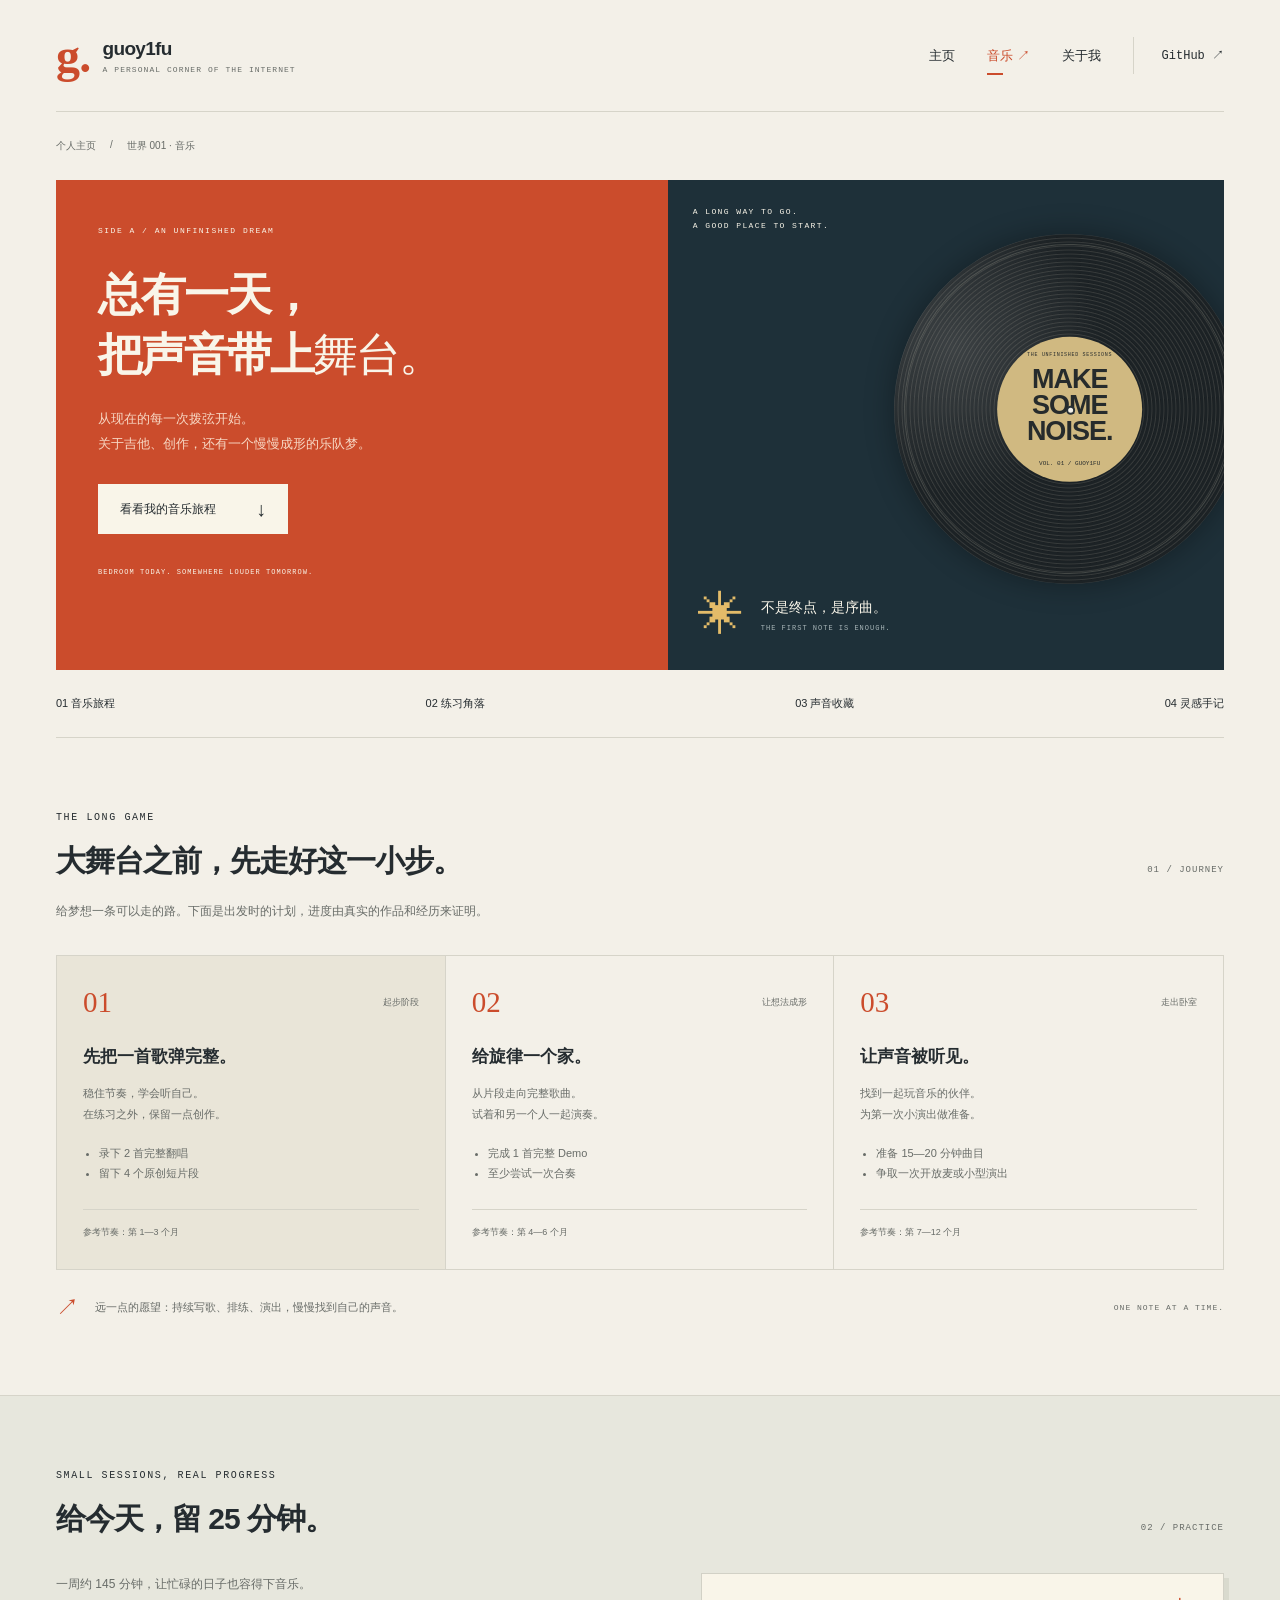
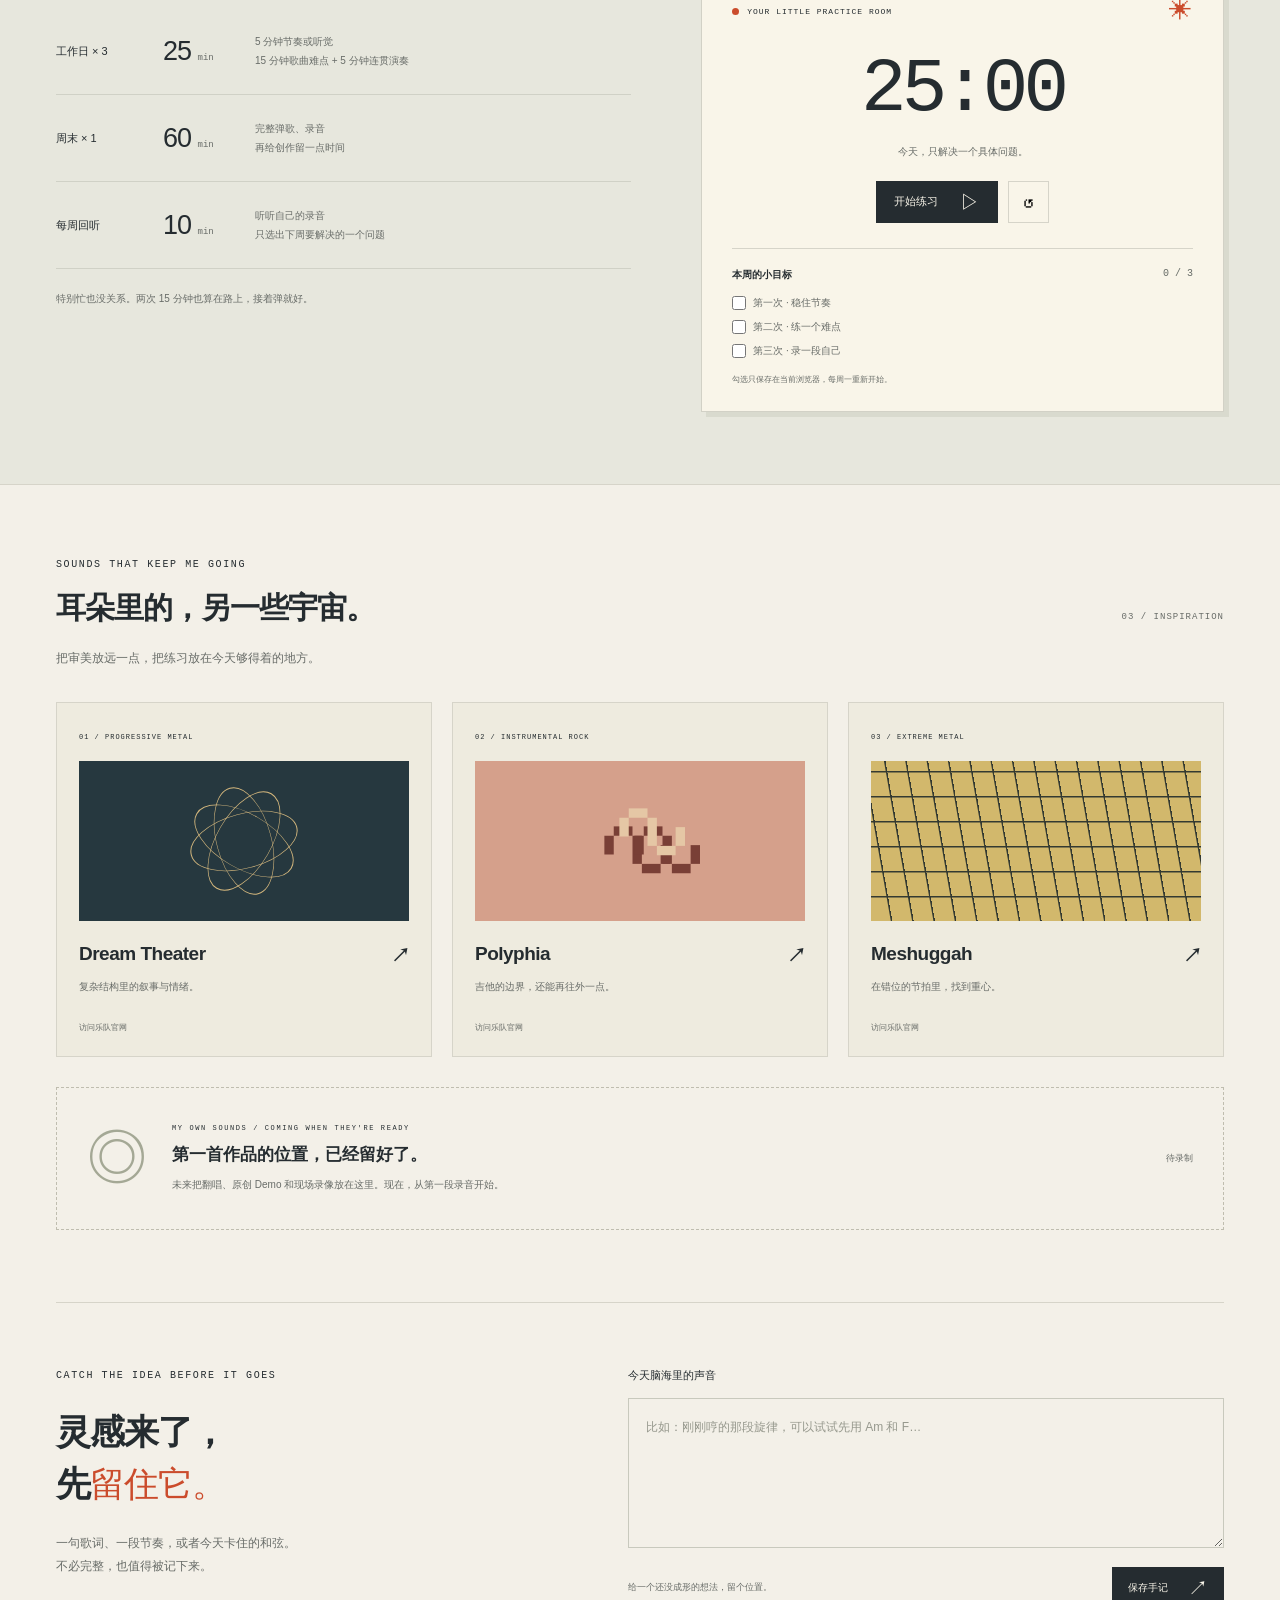
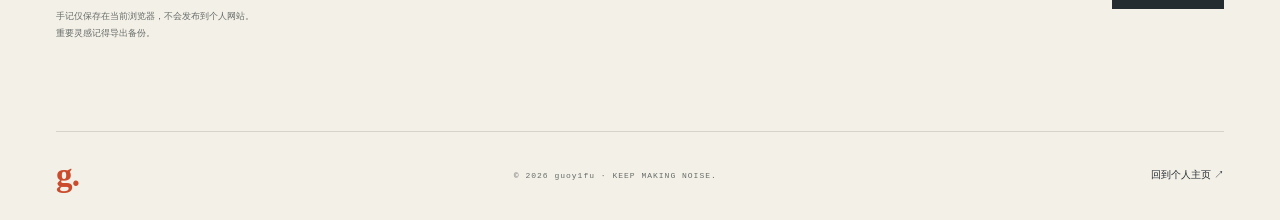
==== music/index.html @ f1d6e717 "Build personal homepage and music world with practice tools" ====
<!doctype html>
<html lang="zh-CN">
<head><meta charset="utf-8"><meta name="viewport" content="width=device-width,initial-scale=1"><meta name="description" content="guoy1fu 的音乐世界：从第一段 riff 到未来的舞台，记录练习、灵感与音乐旅程。"><meta name="theme-color" content="#f3f0e8"><title>音乐世界 · guoy1fu</title><link rel="icon" href="../assets/favicon.svg" type="image/svg+xml"><link rel="stylesheet" href="../assets/style.css"></head>
<body class="music-page">
  <a class="skip" href="#main">跳到正文</a>
  <header class="header shell"><a class="brand" href="../"><span class="brand-mark">g.</span><span>guoy1fu<span class="brand-sub">A PERSONAL CORNER OF THE INTERNET</span></span></a><nav aria-label="主导航"><a href="../">主页</a><a href="./" aria-current="page">音乐 <span>↗</span></a><a href="../#about">关于我</a><a class="github" href="https://github.com/guoy1fu" target="_blank" rel="noopener noreferrer">GitHub ↗</a></nav></header>
  <main id="main"><div class="breadcrumb shell"><a href="../">个人主页</a><span>/</span><span>世界 001 · 音乐</span></div>
    <section class="music-hero shell"><div class="music-cover"><p class="eyebrow">SIDE A / AN UNFINISHED DREAM</p><h1>总有一天，<br>把声音带上<span>舞台。</span></h1><p>从现在的每一次拨弦开始。<br>关于吉他、创作，还有一个慢慢成形的乐队梦。</p><a class="button cream" href="#journey">看看我的音乐旅程 <span>↓</span></a><span class="cover-foot">BEDROOM TODAY. SOMEWHERE LOUDER TOMORROW.</span></div><div class="music-record" aria-hidden="true"><span class="side-label">A LONG WAY TO GO.<br>A GOOD PLACE TO START.</span><div class="vinyl"><div class="vinyl-label"><small>THE UNFINISHED SESSIONS</small><strong>MAKE<br>SOME<br>NOISE.</strong><span>VOL. 01 / GUOY1FU</span><i></i></div></div><div class="record-caption"><span>✳</span><p>不是终点，是序曲。<small>THE FIRST NOTE IS ENOUGH.</small></p></div></div></section>
    <nav class="music-nav shell" aria-label="音乐页面章节"><a href="#journey">01 音乐旅程</a><a href="#practice">02 练习角落</a><a href="#sounds">03 声音收藏</a><a href="#notebook">04 灵感手记</a></nav>
    <section class="journey shell section-space" id="journey"><div class="section-heading"><div><p class="eyebrow">THE LONG GAME</p><h2>大舞台之前，先走好这一小步。</h2></div><span class="section-number">01 / JOURNEY</span></div><p class="section-intro">给梦想一条可以走的路。下面是出发时的计划，进度由真实的作品和经历来证明。</p><div class="roadmap"><article class="milestone current"><span class="phase">01 <small>起步阶段</small></span><h3>先把一首歌弹完整。</h3><p>稳住节奏，学会听自己。<br>在练习之外，保留一点创作。</p><ul><li>录下 2 首完整翻唱</li><li>留下 4 个原创短片段</li></ul><span class="phase-time">参考节奏：第 1—3 个月</span></article><article class="milestone"><span class="phase">02 <small>让想法成形</small></span><h3>给旋律一个家。</h3><p>从片段走向完整歌曲。<br>试着和另一个人一起演奏。</p><ul><li>完成 1 首完整 Demo</li><li>至少尝试一次合奏</li></ul><span class="phase-time">参考节奏：第 4—6 个月</span></article><article class="milestone"><span class="phase">03 <small>走出卧室</small></span><h3>让声音被听见。</h3><p>找到一起玩音乐的伙伴。<br>为第一次小演出做准备。</p><ul><li>准备 15—20 分钟曲目</li><li>争取一次开放麦或小型演出</li></ul><span class="phase-time">参考节奏：第 7—12 个月</span></article></div><div class="journey-note"><span>↗</span><p>远一点的愿望：持续写歌、排练、演出，慢慢找到自己的声音。</p><span>ONE NOTE AT A TIME.</span></div></section>
    <section class="practice-section" id="practice"><div class="shell section-space"><div class="section-heading"><div><p class="eyebrow">SMALL SESSIONS, REAL PROGRESS</p><h2>给今天，留 25 分钟。</h2></div><span class="section-number">02 / PRACTICE</span></div><div class="practice-grid"><div class="practice-plan"><p class="muted">一周约 145 分钟，让忙碌的日子也容得下音乐。</p><div class="session-row"><span>工作日 × 3</span><strong>25 <small>min</small></strong><p>5 分钟节奏或听觉<br>15 分钟歌曲难点 + 5 分钟连贯演奏</p></div><div class="session-row"><span>周末 × 1</span><strong>60 <small>min</small></strong><p>完整弹歌、录音<br>再给创作留一点时间</p></div><div class="session-row"><span>每周回听</span><strong>10 <small>min</small></strong><p>听听自己的录音<br>只选出下周要解决的一个问题</p></div><p class="practice-foot">特别忙也没关系。两次 15 分钟也算在路上，接着弹就好。</p></div><div class="practice-tool"><div class="tool-title"><span class="status-dot"></span> YOUR LITTLE PRACTICE ROOM <span>✳</span></div><div class="timer" id="timer" role="timer" aria-label="练习倒计时">25:00</div><p class="timer-caption" id="timer-caption" aria-live="polite">今天，只解决一个具体问题。</p><div class="timer-controls"><button class="button dark" id="timer-start" type="button">开始练习 <span>▷</span></button><button class="icon-button" id="timer-reset" type="button" aria-label="重置计时器">↺</button></div><div class="weekly"><div><strong>本周的小目标</strong><span id="weekly-count">0 / 3</span></div><label><input type="checkbox" data-practice="0"> 第一次 · 稳住节奏</label><label><input type="checkbox" data-practice="1"> 第二次 · 练一个难点</label><label><input type="checkbox" data-practice="2"> 第三次 · 录一段自己</label><small id="storage-notice">勾选只保存在当前浏览器，每周一重新开始。</small></div></div></div></div></section>
    <section class="shell section-space" id="sounds"><div class="section-heading"><div><p class="eyebrow">SOUNDS THAT KEEP ME GOING</p><h2>耳朵里的，另一些宇宙。</h2></div><span class="section-number">03 / INSPIRATION</span></div><p class="section-intro">把审美放远一点，把练习放在今天够得着的地方。</p><div class="artists"><a class="artist artist-one" href="https://dreamtheater.net/" target="_blank" rel="noopener noreferrer"><span class="artist-index">01 / PROGRESSIVE METAL</span><div class="artist-visual visual-rings" aria-hidden="true"><i></i><i></i><i></i><i></i></div><h3>Dream Theater <span>↗</span></h3><p>复杂结构里的叙事与情绪。</p><small>访问乐队官网</small></a><a class="artist artist-two" href="https://www.polyphia.com/" target="_blank" rel="noopener noreferrer"><span class="artist-index">02 / INSTRUMENTAL ROCK</span><div class="artist-visual visual-wave" aria-hidden="true">∿<span>∿</span>∿</div><h3>Polyphia <span>↗</span></h3><p>吉他的边界，还能再往外一点。</p><small>访问乐队官网</small></a><a class="artist artist-three" href="https://www.meshuggah.net/" target="_blank" rel="noopener noreferrer"><span class="artist-index">03 / EXTREME METAL</span><div class="artist-visual visual-grid" aria-hidden="true"></div><h3>Meshuggah <span>↗</span></h3><p>在错位的节拍里，找到重心。</p><small>访问乐队官网</small></a></div><div class="demo-slot"><span class="demo-icon">◎</span><div><p class="eyebrow">MY OWN SOUNDS / COMING WHEN THEY'RE READY</p><h3>第一首作品的位置，已经留好了。</h3><p>未来把翻唱、原创 Demo 和现场录像放在这里。现在，从第一段录音开始。</p></div><span class="demo-label">待录制</span></div></section>
    <section class="notebook shell" id="notebook"><div><p class="eyebrow">CATCH THE IDEA BEFORE IT GOES</p><h2>灵感来了，<br>先<span class="serif-orange">留住它。</span></h2><p class="muted">一句歌词、一段节奏，或者今天卡住的和弦。<br>不必完整，也值得被记下来。</p><p class="local-note">手记仅保存在当前浏览器，不会发布到个人网站。<br>重要灵感记得导出备份。</p></div><form id="note-form" class="note-form"><label for="note-text">今天脑海里的声音</label><textarea id="note-text" rows="5" maxlength="3000" placeholder="比如：刚刚哼的那段旋律，可以试试先用 Am 和 F…" required></textarea><div class="note-actions"><span id="note-status" role="status">给一个还没成形的想法，留个位置。</span><button class="button dark" type="submit">保存手记 <span>↗</span></button></div><div class="saved-notes" id="saved-notes"></div><button id="export-notes" class="underlined export" type="button" hidden>导出全部手记 ↓</button></form></section>
  </main><footer class="footer shell"><a class="brand" href="../">g.</a><span>© <span data-year>2026</span> guoy1fu · KEEP MAKING NOISE.</span><a href="../">回到个人主页 ↗</a></footer><script src="../assets/app.js" defer></script>
</body></html>
---- assets/style.css ----
@charset "UTF-8";
:root{--paper:#f3f0e8;--ink:#252c30;--muted:#686c68;--orange:#cb4c2c;--line:#d6d4c9;--cream:#f9f5e9;--navy:#1e3039;--mono:Consolas,"Courier New",monospace;--sans:Inter,"Segoe UI","PingFang SC","Microsoft YaHei",sans-serif}
*{box-sizing:border-box}html{scroll-behavior:smooth;scroll-padding-top:24px}body{margin:0;background:var(--paper);color:var(--ink);font-family:var(--sans);-webkit-font-smoothing:antialiased}a{color:inherit;text-decoration:none}button,input,textarea{font:inherit}button,a,input,textarea{-webkit-tap-highlight-color:transparent}button{cursor:pointer}a:focus-visible,button:focus-visible,input:focus-visible,textarea:focus-visible{outline:3px solid var(--orange);outline-offset:6px}::selection{background:#edb79e;color:#222}.shell{max-width:1280px;width:calc(100% - 112px);margin-inline:auto}.skip{position:fixed;left:20px;top:-80px;background:var(--ink);color:white;padding:15px;z-index:30}.skip:focus{top:10px}.header{height:112px;display:flex;align-items:center;justify-content:space-between;border-bottom:1px solid var(--line);gap:24px}.brand{display:flex;align-items:center;gap:12px;font-size:19px;font-weight:750;letter-spacing:-.7px}.brand-mark{font-family:Georgia,serif;font-size:48px;color:var(--orange);line-height:1}.brand-sub{display:block;margin-top:5px;font:8px var(--mono);letter-spacing:1.05px;color:var(--muted)}nav{display:flex;align-items:center;gap:32px;font-size:13px}nav a{position:relative;padding:10px 0}nav a[aria-current]{color:var(--orange)}nav a[aria-current]:after{content:"";position:absolute;bottom:0;left:0;width:16px;height:2px;background:var(--orange)}nav a:hover{color:var(--orange)}nav .github{border-left:1px solid var(--line);padding-left:28px;font:12px var(--mono)}.eyebrow{font:10px/1.6 var(--mono);letter-spacing:1.6px;margin:0 0 22px}.status-dot{display:inline-block;width:7px;height:7px;border-radius:50%;background:var(--orange);margin-right:8px}.home-hero{display:grid;grid-template-columns:1.04fr 1fr;align-items:center;min-height:660px;gap:24px;padding-block:62px 66px}h1,h2,h3,p{margin-top:0}h1{font-size:clamp(42px,4.6vw,66px);line-height:1.34;letter-spacing:-2.5px;font-weight:750;margin-bottom:27px}.serif-orange{color:var(--orange);font-family:Georgia,"Songti SC",SimSun,serif;font-weight:500}.hero-description{font-size:14px;line-height:2.05;color:var(--muted);margin-bottom:30px}.button{display:inline-flex;align-items:center;justify-content:space-between;gap:40px;min-height:50px;padding:14px 21px;border:1px solid transparent;font-size:12px;line-height:1.4;transition:transform .2s,background .2s}.button:hover{transform:translateY(-3px)}.button.dark{background:var(--ink);color:var(--cream)}.button.dark:hover{background:#40505a}.button.cream{background:var(--cream);color:var(--ink)}.button span{font-size:20px;line-height:1}.hero-footnote{font:9px var(--mono);letter-spacing:.6px;color:var(--muted);display:flex;align-items:center;gap:11px;margin-top:53px}.tiny-star{font-size:22px;color:var(--orange)}.small-line{width:23px;height:1px;background:var(--line)}.record-scene{height:490px;position:relative;display:block;isolation:isolate}.orbit{border:1px solid #d9d7cc;border-radius:50%;position:absolute;z-index:-2;inset:0 0 0 0}.orbit-one{transform:scale(.92)}.orbit-two{transform:scale(1.07,.77) rotate(-33deg)}.scene-caption{position:absolute;left:12px;top:3px;font:9px var(--mono);letter-spacing:1.5px}.scene-bottom{position:absolute;bottom:3px;right:8px;font:8px var(--mono);letter-spacing:1.2px}.sleeve{position:absolute;left:0;top:83px;width:65%;height:330px;background:var(--orange);color:var(--paper);transform:rotate(-9deg);box-shadow:0 14px 24px #1e303917;overflow:hidden;padding:26px 22px;z-index:1}.sleeve>span{font-size:clamp(24px,2.7vw,38px);font-weight:850;line-height:1.02;letter-spacing:-1.5px;position:relative;z-index:3}.sleeve small{position:absolute;bottom:19px;left:22px;font:8px var(--mono);letter-spacing:1px}.sleeve-star{position:absolute;right:-10px;bottom:16px;font-size:170px;line-height:1;color:#e89466;font-style:normal}.vinyl{position:absolute;width:340px;height:340px;border-radius:50%;background:radial-gradient(circle at 25% 22%,#ffffff24,transparent 39%),repeating-radial-gradient(circle,#1c2225 0px,#1c2225 2px,#373b3b 3px,#181d20 4px);box-shadow:8px 15px 28px #151a1926;display:grid;place-items:center;transition:transform 1s}.record-scene>.vinyl{right:-2px;top:76px;z-index:2;transform:rotate(15deg)}.record-scene:hover>.vinyl{transform:rotate(42deg)}.vinyl:after{content:"";position:absolute;inset:10px;border:1px solid #b2b1a344;border-radius:50%}.vinyl-label{height:134px;width:134px;background:#e7c067;border-radius:50%;text-align:center;display:flex;flex-direction:column;align-items:center;justify-content:center;position:relative;color:#262b2c;transform:rotate(-15deg)}.vinyl-label small{font:6px var(--mono);letter-spacing:.7px;margin:0 0 9px}.vinyl-label strong{font-size:23px;letter-spacing:-1px;line-height:.96}.vinyl-label>span{font:6px var(--mono);margin-top:15px}.vinyl-label i{height:9px;width:9px;background:var(--paper);border:2px solid #283135;border-radius:50%;position:absolute;top:calc(50% - 4px);left:calc(50% - 4px)}.record-sticker{position:absolute;right:0;bottom:36px;width:108px;height:108px;border-radius:50%;background:#e7c067;z-index:3;display:flex;flex-direction:column;align-items:center;justify-content:center;transform:rotate(12deg);font-size:14px;line-height:1.6;font-weight:650;box-shadow:2px 2px 0 #bda35e}.record-sticker b{font-size:23px;line-height:1}.ticker{border-block:1px solid var(--line);padding:18px 0;overflow:hidden;background:#e9e6dc}.ticker>div{width:max-content;font:11px var(--mono);letter-spacing:2px}.ticker span{display:inline-block;margin-inline:42px;font-size:18px;vertical-align:middle;color:var(--orange)}.worlds{padding-block:80px}.section-heading{display:flex;justify-content:space-between;align-items:flex-end;gap:25px;margin-bottom:32px}.section-heading .eyebrow{margin-bottom:12px}.section-heading h2,h2{font-size:30px;line-height:1.5;letter-spacing:-1px;font-weight:650;margin-bottom:0}.section-number{font:9px var(--mono);color:var(--muted);letter-spacing:1px;white-space:nowrap;padding-bottom:8px}.world-feature{display:grid;grid-template-columns:34% 1fr 74px;min-height:285px;border:1px solid var(--line);transition:box-shadow .2s,transform .2s}.world-feature:hover{box-shadow:0 8px 20px #2831350d;transform:translateY(-3px)}.world-art{background:var(--navy);position:relative;overflow:hidden;color:var(--cream);display:flex;align-items:center;justify-content:center}.world-art>span{position:absolute;bottom:24px;left:24px;font:9px var(--mono);letter-spacing:2px}.audio-lines{display:flex;height:160px;gap:8px;align-items:center;transform:rotate(-15deg);width:90%;justify-content:center}.audio-lines i{width:3px;background:#e4bc68;height:30%;border-radius:2px}.audio-lines i:nth-child(3n){height:80%}.audio-lines i:nth-child(3n + 1){height:50%}.audio-lines i:nth-child(4n){height:95%}.audio-lines i:nth-child(5n){height:38%}.world-description{padding:32px 36px}.card-top{display:flex;align-items:center;gap:20px;margin-bottom:25px}.tag{font:9px var(--mono);border:1px solid var(--line);padding:4px 7px}.live-label{font-size:10px;color:var(--muted)}.live-label i{display:inline-block;width:5px;height:5px;background:#70816d;border-radius:50%;margin-right:6px}.world-description h3{font-size:27px;margin-bottom:14px}.world-description em{font-family:Georgia,serif;font-weight:400;font-size:28px;margin-left:9px;color:var(--muted)}.world-description p{font-size:12px;line-height:1.9;color:var(--muted);margin-bottom:22px}.text-link{font-size:11px}.text-link b{margin-left:14px;font-size:17px}.large-arrow{align-self:center;font-size:35px}.future-row{display:flex;align-items:center;gap:30px;border-bottom:1px solid var(--line);padding:28px 0;color:var(--muted)}.future-row>span:first-child{font:9px var(--mono);letter-spacing:1px}.future-row p{font-size:12px;margin:0}.future-star{margin-left:auto;font-size:30px;font-weight:400;color:#a9aa9d}.about{border-top:1px solid var(--line);display:grid;grid-template-columns:1fr 1fr;gap:90px;padding-block:65px 80px}.about h2{font-size:35px}.about-copy{padding-top:14px}.about-copy p{font-size:13px;color:var(--muted);line-height:2}.underlined{font-size:11px;border:0;background:none;border-bottom:1px solid currentColor;padding:0 0 5px;display:inline-block}.footer{border-top:1px solid var(--line);display:flex;align-items:center;justify-content:space-between;gap:18px;padding-block:25px}.footer>.brand{font-family:Georgia,serif;font-size:33px;color:var(--orange)}.footer>span{font:8px var(--mono);letter-spacing:1px;color:var(--muted)}.footer>a:last-child{font-size:10px}.breadcrumb{padding-block:27px;display:flex;gap:14px;font-size:10px;color:var(--muted)}.breadcrumb a:hover{color:var(--orange)}.music-hero{display:grid;grid-template-columns:1.1fr 1fr;min-height:490px}.music-cover{padding:45px 42px;background:var(--orange);color:var(--cream);position:relative;overflow:hidden}.music-cover h1{font-size:clamp(35px,3.5vw,51px);letter-spacing:-2px;margin-bottom:22px}.music-cover h1 span{font-family:Georgia,"Songti SC",SimSun,serif;font-weight:400}.music-cover>p:not(.eyebrow){font-size:13px;line-height:1.9;color:#fff1dfd9;margin-bottom:28px}.music-cover .eyebrow{font-size:8px;letter-spacing:1.5px;margin-bottom:26px}.cover-foot{font:7px var(--mono);letter-spacing:1.05px;display:block;margin-top:34px}.music-record{background:var(--navy);position:relative;overflow:hidden;color:var(--cream);min-height:490px}.music-record>.vinyl{width:350px;height:350px;top:54px;right:-20px;transform:rotate(-20deg);box-shadow:0 0 30px #0005}.music-record .vinyl-label{background:#d0b981;height:145px;width:145px;transform:rotate(20deg)}.music-record .vinyl-label strong{font-size:27px}.music-record .vinyl-label small{font-size:5px}.side-label{position:absolute;top:25px;left:25px;font:8px/1.7 var(--mono);letter-spacing:1.4px}.record-caption{position:absolute;bottom:28px;left:30px;display:flex;align-items:center;gap:17px}.record-caption>span{font-size:46px;color:#e3bb69}.record-caption p{font-size:14px;margin:0}.record-caption small{display:block;font:7px var(--mono);letter-spacing:1px;color:#a7b4b7;margin-top:7px}.music-nav{display:flex;justify-content:space-between;border-bottom:1px solid var(--line);padding-block:16px;font-size:11px}.section-space{padding-block:72px}.section-intro{font-size:12px;color:var(--muted);line-height:1.9;margin-top:-15px;margin-bottom:32px}.roadmap{display:grid;grid-template-columns:repeat(3,1fr);border:1px solid var(--line)}.milestone{padding:30px 26px;border-right:1px solid var(--line)}.milestone:last-child{border-right:0}.milestone.current{background:#e9e5d8}.phase{font:29px Georgia,serif;color:var(--orange);display:flex;justify-content:space-between;align-items:center;margin-bottom:26px}.phase small{font:9px var(--sans);color:var(--muted)}.milestone h3{font-size:17px;margin-bottom:15px;font-weight:650}.milestone p,.milestone li{font-size:11px;line-height:1.9;color:var(--muted)}.milestone ul{padding-left:16px;margin-top:18px;margin-bottom:25px}.phase-time{display:block;border-top:1px solid var(--line);padding-top:16px;font-size:9px;color:var(--muted)}.journey-note{display:flex;align-items:center;gap:16px;padding-top:22px}.journey-note>span:first-child{font-size:23px;color:var(--orange)}.journey-note p{font-size:11px;color:var(--muted);margin:0}.journey-note>span:last-child{margin-left:auto;font:8px var(--mono);letter-spacing:1px;color:var(--muted)}.practice-section{background:#e7e7dd;border-block:1px solid var(--line)}.practice-grid{display:grid;grid-template-columns:1.1fr 1fr;gap:70px}.muted{color:var(--muted);font-size:12px;line-height:1.9}.session-row{display:grid;grid-template-columns:95px 80px 1fr;align-items:center;gap:12px;border-bottom:1px solid #d0d1c6;padding-block:24px}.session-row>span{font-size:11px}.session-row strong{font-size:27px;font-weight:500;letter-spacing:-1px}.session-row strong small{font:9px var(--mono);letter-spacing:0;color:var(--muted)}.session-row p{font-size:10px;line-height:1.9;color:var(--muted);margin:0}.practice-foot{font-size:10px;line-height:1.9;color:var(--muted);margin:20px 0 0}.practice-tool{background:var(--cream);border:1px solid #d2d1c6;padding:24px 30px 25px;box-shadow:5px 5px 0 #d9dace}.tool-title{display:flex;align-items:center;font:8px var(--mono);letter-spacing:1px}.tool-title>span:last-child{font-size:23px;color:var(--orange);margin-left:auto}.timer{font:76px/1.2 var(--mono);letter-spacing:-5px;text-align:center;margin-top:20px;font-variant-numeric:tabular-nums}.timer-caption{text-align:center;font-size:10px;color:var(--muted);margin:8px 0 20px;min-height:16px}.timer-controls{display:flex;justify-content:center;gap:10px}.timer-controls .button{min-height:40px;padding:10px 17px;font-size:11px;gap:22px}.icon-button{border:1px solid var(--line);background:transparent;width:41px;font-size:22px}.weekly{border-top:1px solid var(--line);margin-top:25px;padding-top:19px}.weekly>div{display:flex;justify-content:space-between;font-size:10px;margin-bottom:14px}.weekly>div span{font-family:var(--mono);color:var(--muted)}.weekly label{display:flex;align-items:center;gap:7px;font-size:10px;color:var(--muted);margin-block:10px}.weekly input{accent-color:var(--orange);width:14px;height:14px;margin:0}.weekly small{display:block;font-size:8px;line-height:1.7;color:var(--muted);margin-top:15px}.artists{display:grid;grid-template-columns:repeat(3,1fr);gap:20px}.artist{border:1px solid var(--line);padding:22px;transition:transform .2s;background:#eeebdf}.artist:hover{transform:translateY(-5px)}.artist-index{font:7px var(--mono);letter-spacing:1px}.artist-visual{height:160px;margin-block:18px 22px;position:relative;overflow:hidden}.visual-rings{display:flex;align-items:center;justify-content:center;background:#26383f}.visual-rings i{border:1px solid #d4b77d;width:110px;height:110px;position:absolute;border-radius:50%;transform:rotate(30deg) scaleX(.5)}.visual-rings i:nth-child(2){transform:rotate(75deg) scaleX(.5)}.visual-rings i:nth-child(3){transform:rotate(120deg) scaleX(.5)}.visual-rings i:nth-child(4){transform:rotate(165deg) scaleX(.5)}.visual-wave{background:#d5a08b;display:flex;align-items:center;justify-content:center;color:#793f36;font:150px/1 Georgia,serif;letter-spacing:-60px;padding-right:45px}.visual-wave>span{color:#e5c7a5;transform:translateY(-18px)}.visual-grid{background-color:#d2b86c;background-image:repeating-linear-gradient(0deg,transparent 0px,transparent 23px,#343a31 24px,#343a31 25px),repeating-linear-gradient(80deg,transparent 0px,transparent 19px,#343a31 20px,#343a31 21px);clip-path:polygon(0 0,100% 0,100% 100%,0 100%)}.artist h3{font-size:19px;letter-spacing:-.5px;display:flex;justify-content:space-between;gap:8px;margin-bottom:11px}.artist p{font-size:10px;color:var(--muted);margin-bottom:22px}.artist>small{font-size:8px;color:var(--muted)}.demo-slot{display:flex;align-items:center;gap:25px;padding:30px;border:1px dashed #bfbdaf;margin-top:30px}.demo-icon{font:60px Georgia,serif;color:#a4a895}.demo-slot .eyebrow{font-size:7px;margin-bottom:9px}.demo-slot h3{font-size:17px;margin-bottom:10px;font-weight:600}.demo-slot p:last-child{font-size:10px;line-height:1.8;color:var(--muted);margin:0}.demo-label{margin-left:auto;font-size:9px;color:var(--muted);white-space:nowrap}.notebook{display:grid;grid-template-columns:1fr 1.2fr;gap:75px;border-top:1px solid var(--line);padding-block:65px 80px}.notebook h2{font-size:35px;margin-bottom:20px}.local-note{font-size:9px;color:var(--muted);line-height:1.9;margin-top:30px}.note-form>label{display:block;font-size:11px;margin-bottom:15px}.note-form textarea{width:100%;background:transparent;border:1px solid #c8c9bd;border-radius:0;resize:vertical;padding:17px;font-size:12px;line-height:1.9;color:var(--ink)}.note-form textarea::placeholder{color:#96988d}.note-actions{display:flex;align-items:center;justify-content:space-between;gap:15px;margin-top:15px}.note-actions>span{font-size:9px;line-height:1.7;color:var(--muted)}.note-actions .button{white-space:nowrap;min-height:40px;font-size:10px;padding:10px 15px;gap:20px}.saved-notes{margin-top:25px}.saved-note{padding:15px 0;border-top:1px solid var(--line)}.saved-note time{font:8px var(--mono);color:var(--muted)}.saved-note p{font-size:11px;line-height:1.9;white-space:pre-wrap;overflow-wrap:anywhere;margin:9px 0 0}.export{margin-top:14px;font-size:9px}[hidden]{display:none!important}
@media(min-width:1500px){.home-hero{min-height:710px}.record-scene{height:520px}.record-scene>.vinyl{width:390px;height:390px;top:70px}.sleeve{height:360px}.vinyl-label{width:150px;height:150px}}
@media(max-width:1100px){.shell{width:calc(100% - 64px)}.header{height:95px}.brand-sub{font-size:7px}.home-hero{min-height:570px}.record-scene{height:420px}.record-scene>.vinyl{width:290px;height:290px;top:70px;right:-6px}.sleeve{height:280px;top:80px}.record-sticker{bottom:25px;width:90px;height:90px;font-size:12px}.hero-footnote{font-size:7px;gap:8px}.hero-footnote .small-line{display:none}.section-heading h2{font-size:26px}.practice-grid{gap:36px}.session-row{grid-template-columns:80px 70px 1fr;gap:6px}.music-cover{padding:35px 30px}.music-record>.vinyl{width:320px;height:320px;right:-55px}.music-cover h1{font-size:40px}.artist{padding:18px}.artist h3{font-size:17px}.notebook{gap:45px}.world-description{padding:30px}.world-feature{grid-template-columns:33% 1fr 50px}}
@media(max-width:760px){.shell{width:calc(100% - 40px)}.header{height:86px;gap:10px}.brand{font-size:16px;gap:8px}.brand-mark{font-size:39px}.brand-sub{display:none}nav{gap:18px;font-size:11px}nav .github{display:none}.home-hero{grid-template-columns:1fr;gap:15px;padding-block:40px 32px}.hero-copy .eyebrow{font-size:8px;letter-spacing:1px}.home-hero h1{font-size:46px;letter-spacing:-2px}.hero-description{font-size:12px;margin-bottom:23px}.hero-footnote{margin-top:30px;font-size:7px}.record-scene{width:min(100%,430px);height:390px;margin:auto}.record-scene>.vinyl{width:285px;height:285px;right:5px;top:55px}.sleeve{width:63%;top:57px;height:275px}.sleeve>span{font-size:30px}.scene-caption{font-size:7px}.scene-bottom{font-size:7px}.record-sticker{right:5px;bottom:18px}.ticker{padding-block:13px}.ticker>div{font-size:9px}.worlds{padding-block:50px}.section-heading{gap:12px;align-items:flex-start;margin-bottom:24px}.section-heading h2{font-size:23px;letter-spacing:-.8px}.section-number{font-size:7px;padding-top:6px}.eyebrow{font-size:8px;letter-spacing:1px}.world-feature{grid-template-columns:1fr;position:relative}.world-art{height:170px}.audio-lines{height:120px;width:65%;gap:12px}.world-description{padding:25px}.world-description h3{font-size:26px}.world-description p{font-size:11px}.large-arrow{position:absolute;bottom:23px;right:25px;font-size:28px}.future-row{gap:15px;padding-block:24px}.future-row>span:first-child{font-size:7px}.future-row p{font-size:10px}.about{grid-template-columns:1fr;gap:20px;padding-block:40px 50px}.about h2{font-size:31px}.about-copy p{font-size:12px}.footer{flex-wrap:wrap;padding-block:20px;gap:14px}.footer>span{font-size:6px;letter-spacing:.3px}.footer>a:last-child{font-size:9px}.breadcrumb{font-size:9px;padding-block:21px}.music-hero{grid-template-columns:1fr}.music-cover{padding:32px 25px}.music-cover h1{font-size:39px}.music-cover>p:not(.eyebrow){font-size:12px}.music-record{min-height:280px}.music-record>.vinyl{width:260px;height:260px;right:15px;top:-35px}.music-record .vinyl-label{width:120px;height:120px}.music-record .vinyl-label strong{font-size:22px}.music-record .vinyl-label small{font-size:4px}.record-caption{left:24px;bottom:20px}.record-caption>span{font-size:33px}.record-caption p{font-size:12px}.side-label{font-size:6px;left:20px;top:20px;max-width:80px}.music-nav{gap:6px;padding-block:13px}.music-nav a{font-size:9px}.section-space{padding-block:46px}.section-intro{font-size:11px;margin-top:-5px}.roadmap{grid-template-columns:1fr}.milestone{border-right:0;border-bottom:1px solid var(--line);padding:25px}.milestone:last-child{border-bottom:0}.phase{margin-bottom:18px}.milestone p br{display:none}.milestone ul{margin-block:15px}.journey-note{gap:10px;align-items:flex-start}.journey-note p{font-size:10px;line-height:1.8}.journey-note>span:last-child{display:none}.practice-grid{grid-template-columns:1fr;gap:30px}.session-row{grid-template-columns:85px 72px 1fr}.practice-tool{padding:24px}.artists{grid-template-columns:1fr;gap:18px}.artist{padding:22px}.artist-visual{height:180px}.artist-index{font-size:8px}.artist h3{font-size:22px}.artist p{font-size:11px}.demo-slot{padding:20px;gap:15px;align-items:flex-start}.demo-icon{font-size:40px}.demo-slot .eyebrow{font-size:6px;line-height:1.8}.demo-slot h3{font-size:15px;line-height:1.7}.demo-label{display:none}.notebook{grid-template-columns:1fr;gap:25px;padding-block:42px 50px}.notebook h2{font-size:31px}.local-note{margin-top:16px}.note-actions>span{font-size:8px}.music-page .footer>span{font-size:6px}}
@media(prefers-reduced-motion:reduce){html{scroll-behavior:auto}*,*:before,*:after{transition:none!important;animation:none!important}}
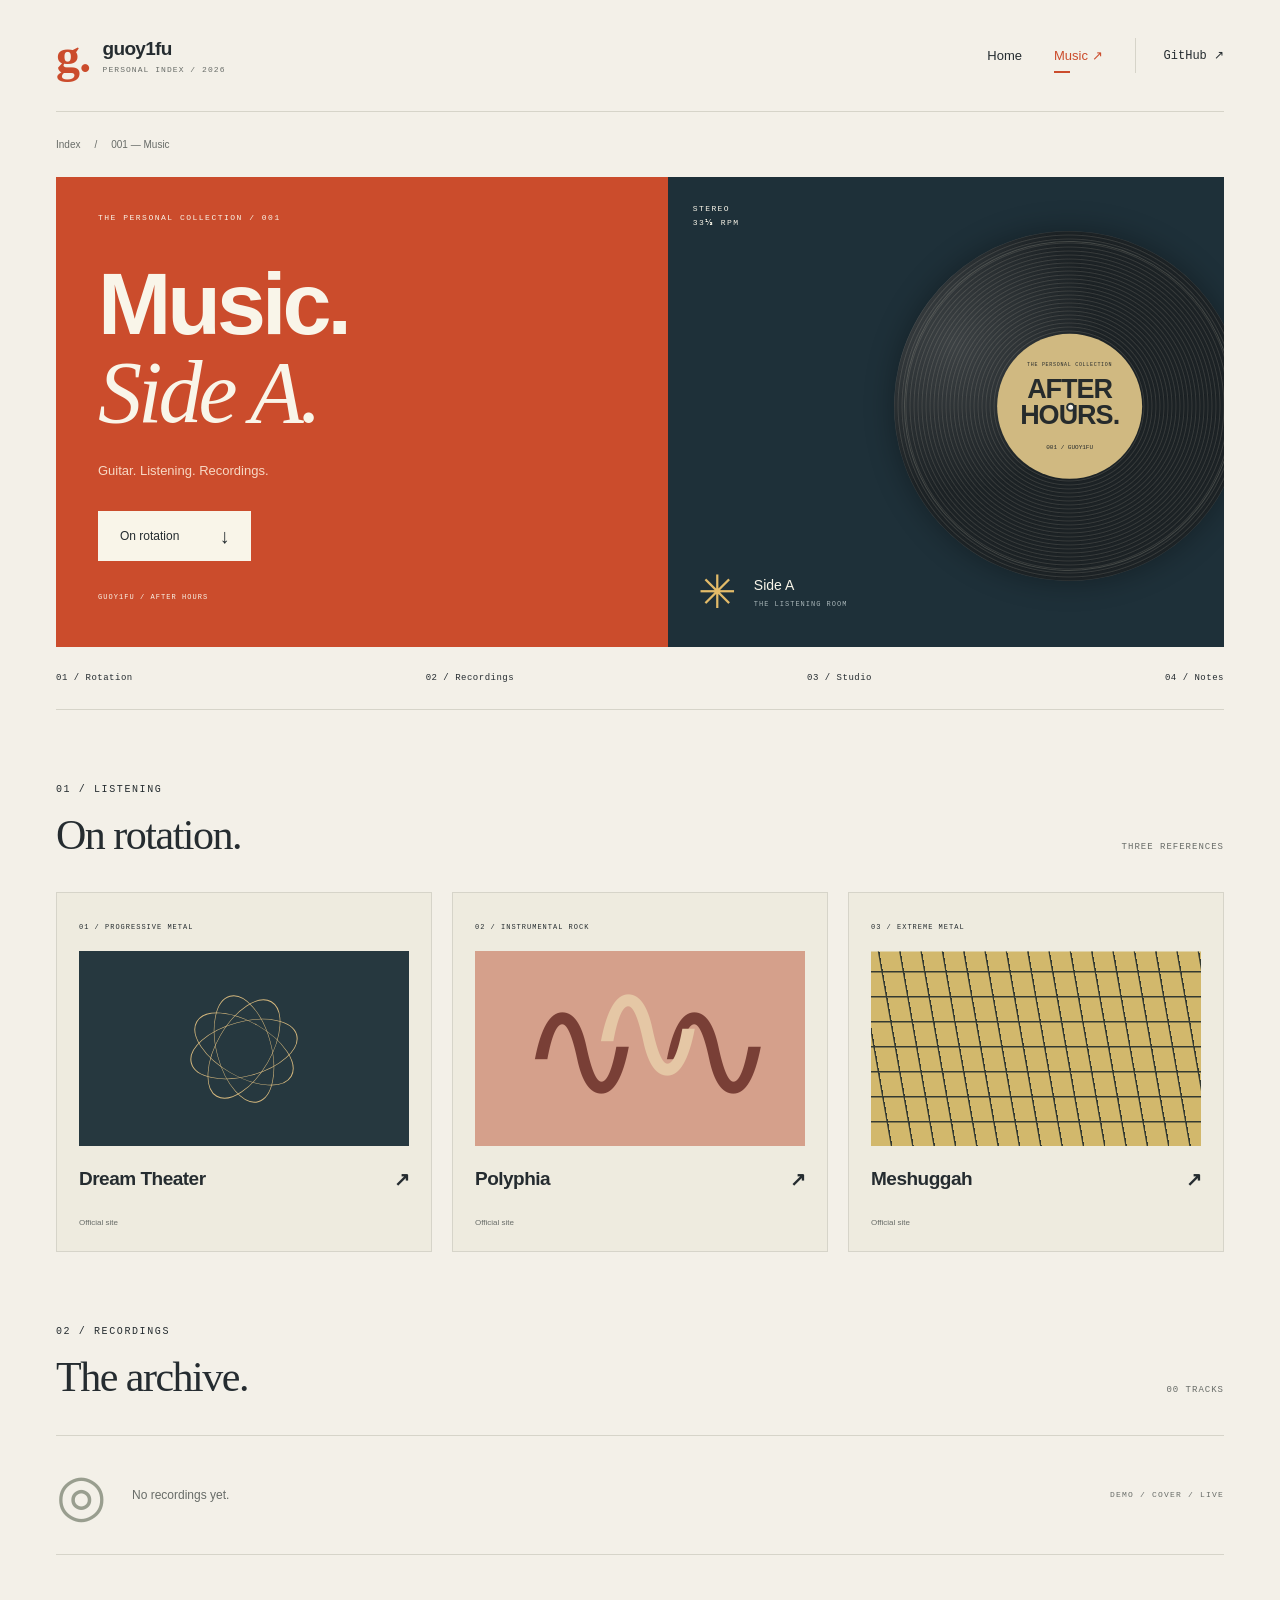
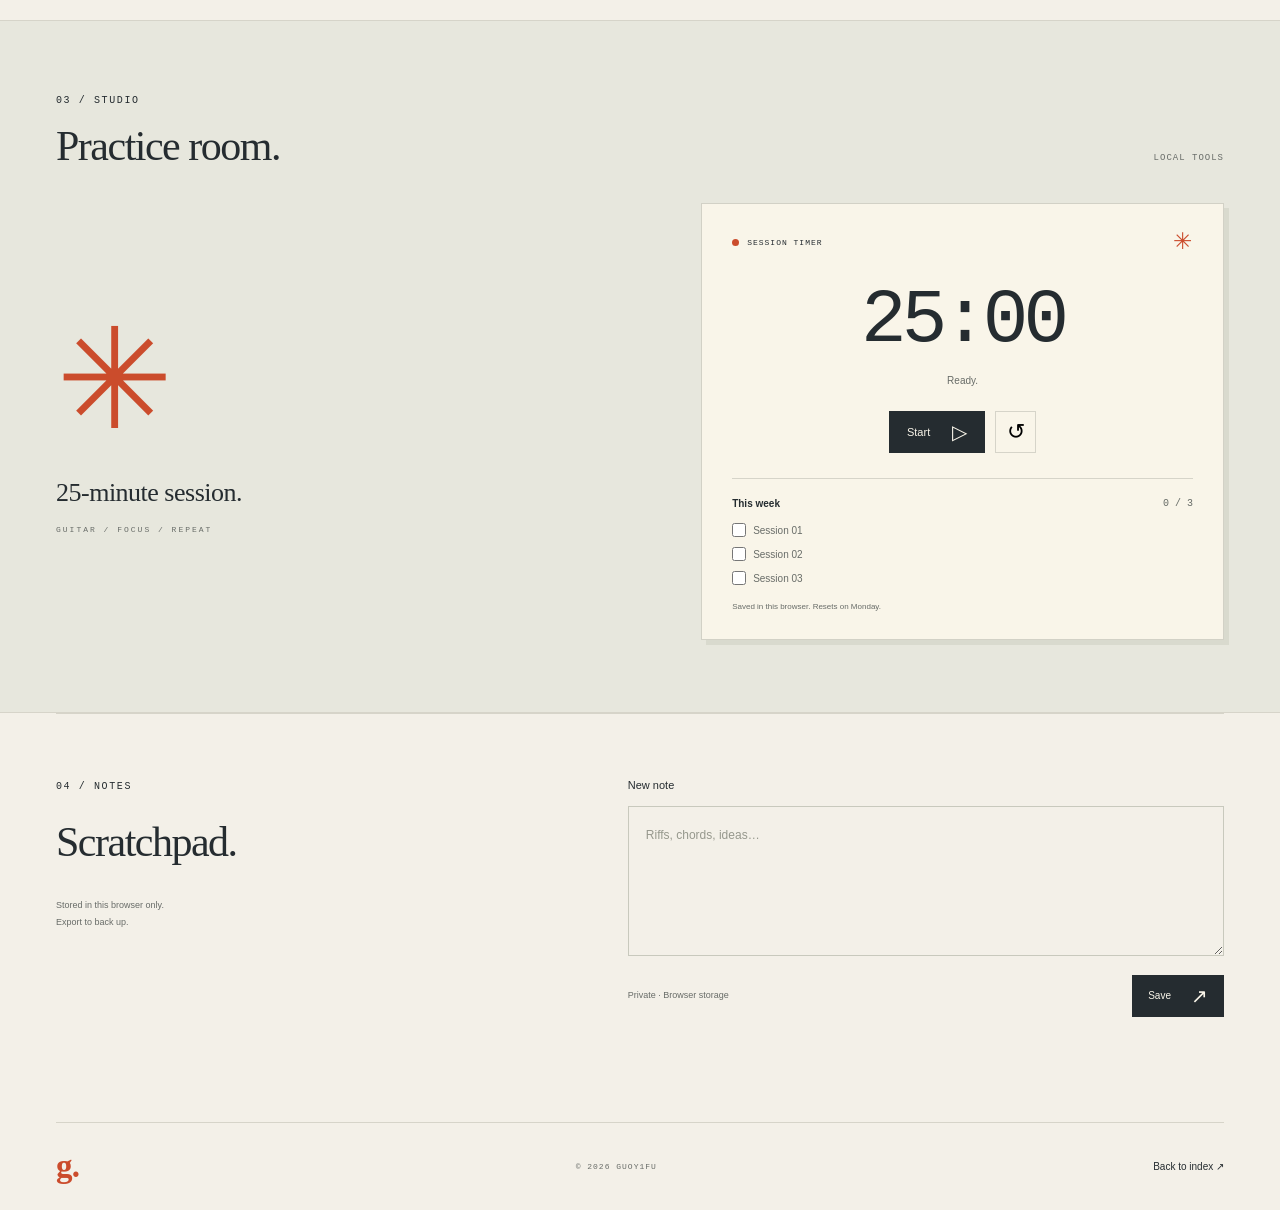
==== commit 517b56aa: "Simplify copy and refine personal index and music layout" ====
--- a/music/index.html
+++ b/music/index.html
@@ -1,15 +1,9 @@
-<!doctype html>
-<html lang="zh-CN">
-<head><meta charset="utf-8"><meta name="viewport" content="width=device-width,initial-scale=1"><meta name="description" content="guoy1fu 的音乐世界：从第一段 riff 到未来的舞台，记录练习、灵感与音乐旅程。"><meta name="theme-color" content="#f3f0e8"><title>音乐世界 · guoy1fu</title><link rel="icon" href="../assets/favicon.svg" type="image/svg+xml"><link rel="stylesheet" href="../assets/style.css"></head>
-<body class="music-page">
-  <a class="skip" href="#main">跳到正文</a>
-  <header class="header shell"><a class="brand" href="../"><span class="brand-mark">g.</span><span>guoy1fu<span class="brand-sub">A PERSONAL CORNER OF THE INTERNET</span></span></a><nav aria-label="主导航"><a href="../">主页</a><a href="./" aria-current="page">音乐 <span>↗</span></a><a href="../#about">关于我</a><a class="github" href="https://github.com/guoy1fu" target="_blank" rel="noopener noreferrer">GitHub ↗</a></nav></header>
-  <main id="main"><div class="breadcrumb shell"><a href="../">个人主页</a><span>/</span><span>世界 001 · 音乐</span></div>
-    <section class="music-hero shell"><div class="music-cover"><p class="eyebrow">SIDE A / AN UNFINISHED DREAM</p><h1>总有一天，<br>把声音带上<span>舞台。</span></h1><p>从现在的每一次拨弦开始。<br>关于吉他、创作，还有一个慢慢成形的乐队梦。</p><a class="button cream" href="#journey">看看我的音乐旅程 <span>↓</span></a><span class="cover-foot">BEDROOM TODAY. SOMEWHERE LOUDER TOMORROW.</span></div><div class="music-record" aria-hidden="true"><span class="side-label">A LONG WAY TO GO.<br>A GOOD PLACE TO START.</span><div class="vinyl"><div class="vinyl-label"><small>THE UNFINISHED SESSIONS</small><strong>MAKE<br>SOME<br>NOISE.</strong><span>VOL. 01 / GUOY1FU</span><i></i></div></div><div class="record-caption"><span>✳</span><p>不是终点，是序曲。<small>THE FIRST NOTE IS ENOUGH.</small></p></div></div></section>
-    <nav class="music-nav shell" aria-label="音乐页面章节"><a href="#journey">01 音乐旅程</a><a href="#practice">02 练习角落</a><a href="#sounds">03 声音收藏</a><a href="#notebook">04 灵感手记</a></nav>
-    <section class="journey shell section-space" id="journey"><div class="section-heading"><div><p class="eyebrow">THE LONG GAME</p><h2>大舞台之前，先走好这一小步。</h2></div><span class="section-number">01 / JOURNEY</span></div><p class="section-intro">给梦想一条可以走的路。下面是出发时的计划，进度由真实的作品和经历来证明。</p><div class="roadmap"><article class="milestone current"><span class="phase">01 <small>起步阶段</small></span><h3>先把一首歌弹完整。</h3><p>稳住节奏，学会听自己。<br>在练习之外，保留一点创作。</p><ul><li>录下 2 首完整翻唱</li><li>留下 4 个原创短片段</li></ul><span class="phase-time">参考节奏：第 1—3 个月</span></article><article class="milestone"><span class="phase">02 <small>让想法成形</small></span><h3>给旋律一个家。</h3><p>从片段走向完整歌曲。<br>试着和另一个人一起演奏。</p><ul><li>完成 1 首完整 Demo</li><li>至少尝试一次合奏</li></ul><span class="phase-time">参考节奏：第 4—6 个月</span></article><article class="milestone"><span class="phase">03 <small>走出卧室</small></span><h3>让声音被听见。</h3><p>找到一起玩音乐的伙伴。<br>为第一次小演出做准备。</p><ul><li>准备 15—20 分钟曲目</li><li>争取一次开放麦或小型演出</li></ul><span class="phase-time">参考节奏：第 7—12 个月</span></article></div><div class="journey-note"><span>↗</span><p>远一点的愿望：持续写歌、排练、演出，慢慢找到自己的声音。</p><span>ONE NOTE AT A TIME.</span></div></section>
-    <section class="practice-section" id="practice"><div class="shell section-space"><div class="section-heading"><div><p class="eyebrow">SMALL SESSIONS, REAL PROGRESS</p><h2>给今天，留 25 分钟。</h2></div><span class="section-number">02 / PRACTICE</span></div><div class="practice-grid"><div class="practice-plan"><p class="muted">一周约 145 分钟，让忙碌的日子也容得下音乐。</p><div class="session-row"><span>工作日 × 3</span><strong>25 <small>min</small></strong><p>5 分钟节奏或听觉<br>15 分钟歌曲难点 + 5 分钟连贯演奏</p></div><div class="session-row"><span>周末 × 1</span><strong>60 <small>min</small></strong><p>完整弹歌、录音<br>再给创作留一点时间</p></div><div class="session-row"><span>每周回听</span><strong>10 <small>min</small></strong><p>听听自己的录音<br>只选出下周要解决的一个问题</p></div><p class="practice-foot">特别忙也没关系。两次 15 分钟也算在路上，接着弹就好。</p></div><div class="practice-tool"><div class="tool-title"><span class="status-dot"></span> YOUR LITTLE PRACTICE ROOM <span>✳</span></div><div class="timer" id="timer" role="timer" aria-label="练习倒计时">25:00</div><p class="timer-caption" id="timer-caption" aria-live="polite">今天，只解决一个具体问题。</p><div class="timer-controls"><button class="button dark" id="timer-start" type="button">开始练习 <span>▷</span></button><button class="icon-button" id="timer-reset" type="button" aria-label="重置计时器">↺</button></div><div class="weekly"><div><strong>本周的小目标</strong><span id="weekly-count">0 / 3</span></div><label><input type="checkbox" data-practice="0"> 第一次 · 稳住节奏</label><label><input type="checkbox" data-practice="1"> 第二次 · 练一个难点</label><label><input type="checkbox" data-practice="2"> 第三次 · 录一段自己</label><small id="storage-notice">勾选只保存在当前浏览器，每周一重新开始。</small></div></div></div></div></section>
-    <section class="shell section-space" id="sounds"><div class="section-heading"><div><p class="eyebrow">SOUNDS THAT KEEP ME GOING</p><h2>耳朵里的，另一些宇宙。</h2></div><span class="section-number">03 / INSPIRATION</span></div><p class="section-intro">把审美放远一点，把练习放在今天够得着的地方。</p><div class="artists"><a class="artist artist-one" href="https://dreamtheater.net/" target="_blank" rel="noopener noreferrer"><span class="artist-index">01 / PROGRESSIVE METAL</span><div class="artist-visual visual-rings" aria-hidden="true"><i></i><i></i><i></i><i></i></div><h3>Dream Theater <span>↗</span></h3><p>复杂结构里的叙事与情绪。</p><small>访问乐队官网</small></a><a class="artist artist-two" href="https://www.polyphia.com/" target="_blank" rel="noopener noreferrer"><span class="artist-index">02 / INSTRUMENTAL ROCK</span><div class="artist-visual visual-wave" aria-hidden="true">∿<span>∿</span>∿</div><h3>Polyphia <span>↗</span></h3><p>吉他的边界，还能再往外一点。</p><small>访问乐队官网</small></a><a class="artist artist-three" href="https://www.meshuggah.net/" target="_blank" rel="noopener noreferrer"><span class="artist-index">03 / EXTREME METAL</span><div class="artist-visual visual-grid" aria-hidden="true"></div><h3>Meshuggah <span>↗</span></h3><p>在错位的节拍里，找到重心。</p><small>访问乐队官网</small></a></div><div class="demo-slot"><span class="demo-icon">◎</span><div><p class="eyebrow">MY OWN SOUNDS / COMING WHEN THEY'RE READY</p><h3>第一首作品的位置，已经留好了。</h3><p>未来把翻唱、原创 Demo 和现场录像放在这里。现在，从第一段录音开始。</p></div><span class="demo-label">待录制</span></div></section>
-    <section class="notebook shell" id="notebook"><div><p class="eyebrow">CATCH THE IDEA BEFORE IT GOES</p><h2>灵感来了，<br>先<span class="serif-orange">留住它。</span></h2><p class="muted">一句歌词、一段节奏，或者今天卡住的和弦。<br>不必完整，也值得被记下来。</p><p class="local-note">手记仅保存在当前浏览器，不会发布到个人网站。<br>重要灵感记得导出备份。</p></div><form id="note-form" class="note-form"><label for="note-text">今天脑海里的声音</label><textarea id="note-text" rows="5" maxlength="3000" placeholder="比如：刚刚哼的那段旋律，可以试试先用 Am 和 F…" required></textarea><div class="note-actions"><span id="note-status" role="status">给一个还没成形的想法，留个位置。</span><button class="button dark" type="submit">保存手记 <span>↗</span></button></div><div class="saved-notes" id="saved-notes"></div><button id="export-notes" class="underlined export" type="button" hidden>导出全部手记 ↓</button></form></section>
-  </main><footer class="footer shell"><a class="brand" href="../">g.</a><span>© <span data-year>2026</span> guoy1fu · KEEP MAKING NOISE.</span><a href="../">回到个人主页 ↗</a></footer><script src="../assets/app.js" defer></script>
-</body></html>
+<!doctype html><html lang="en"><head><meta charset="utf-8"><meta name="viewport" content="width=device-width,initial-scale=1"><meta name="description" content="Music by guoy1fu. Guitar, listening and recordings."><meta name="theme-color" content="#f3f0e8"><title>Music — guoy1fu</title><link rel="icon" href="../assets/favicon.svg" type="image/svg+xml"><link rel="stylesheet" href="../assets/style.css?v=2"></head><body class="music-page minimal-music"><a class="skip" href="#main">Skip to content</a><header class="header shell"><a class="brand" href="../" aria-label="Home"><span class="brand-mark">g.</span><span>guoy1fu<span class="brand-sub">PERSONAL INDEX / 2026</span></span></a><nav aria-label="Navigation"><a href="../" >Home</a><a href="./" aria-current="page">Music ↗</a><a class="github" href="https://github.com/guoy1fu" target="_blank" rel="noopener noreferrer">GitHub ↗</a></nav></header>
+<main id="main"><div class="breadcrumb shell"><a href="../">Index</a><span>/</span><span>001 — Music</span></div>
+<section class="music-hero shell"><div class="music-cover"><p class="eyebrow">THE PERSONAL COLLECTION / 001</p><h1>Music.<br><span>Side A.</span></h1><p>Guitar. Listening. Recordings.</p><a class="button cream" href="#sounds">On rotation <span>↓</span></a><span class="cover-foot">GUOY1FU / AFTER HOURS</span></div><div class="music-record" aria-hidden="true"><span class="side-label">STEREO<br>33⅓ RPM</span><div class="vinyl"><div class="vinyl-label"><small>THE PERSONAL COLLECTION</small><strong>AFTER<br>HOURS.</strong><span>001 / GUOY1FU</span><i></i></div></div><div class="record-caption"><span>✳</span><p>Side A<small>THE LISTENING ROOM</small></p></div></div></section>
+<nav class="music-nav shell" aria-label="Sections"><a href="#sounds">01 / Rotation</a><a href="#recordings">02 / Recordings</a><a href="#practice">03 / Studio</a><a href="#notebook">04 / Notes</a></nav>
+<section class="shell section-space" id="sounds"><div class="section-heading"><div><p class="eyebrow">01 / LISTENING</p><h2>On rotation.</h2></div><span class="section-number">THREE REFERENCES</span></div><div class="artists"><a class="artist artist-one" href="https://dreamtheater.net/" target="_blank" rel="noopener noreferrer"><span class="artist-index">01 / PROGRESSIVE METAL</span><div class="artist-visual visual-rings" aria-hidden="true"><i></i><i></i><i></i><i></i></div><h3>Dream Theater <span>↗</span></h3><small>Official site</small></a><a class="artist artist-two" href="https://www.polyphia.com/" target="_blank" rel="noopener noreferrer"><span class="artist-index">02 / INSTRUMENTAL ROCK</span><div class="artist-visual visual-wave" aria-hidden="true">∿<span>∿</span>∿</div><h3>Polyphia <span>↗</span></h3><small>Official site</small></a><a class="artist artist-three" href="https://www.meshuggah.net/" target="_blank" rel="noopener noreferrer"><span class="artist-index">03 / EXTREME METAL</span><div class="artist-visual visual-grid" aria-hidden="true"></div><h3>Meshuggah <span>↗</span></h3><small>Official site</small></a></div></section>
+<section class="shell recordings-section" id="recordings"><div class="section-heading"><div><p class="eyebrow">02 / RECORDINGS</p><h2>The archive.</h2></div><span class="section-number">00 TRACKS</span></div><div class="empty-recording"><span class="empty-disc" aria-hidden="true">◎</span><span>No recordings yet.</span><span class="archive-format">DEMO / COVER / LIVE</span></div></section>
+<section class="practice-section" id="practice"><div class="shell section-space"><div class="section-heading"><div><p class="eyebrow">03 / STUDIO</p><h2>Practice room.</h2></div><span class="section-number">LOCAL TOOLS</span></div><div class="practice-grid"><div class="studio-label"><span class="studio-symbol" aria-hidden="true">✳</span><p>25-minute session.</p><span>GUITAR / FOCUS / REPEAT</span></div><div class="practice-tool"><div class="tool-title"><span class="status-dot"></span> SESSION TIMER <span>✳</span></div><div class="timer" id="timer" role="timer" aria-label="Session countdown">25:00</div><p class="timer-caption" id="timer-caption" aria-live="polite">Ready.</p><div class="timer-controls"><button class="button dark" id="timer-start" type="button">Start <span>▷</span></button><button class="icon-button" id="timer-reset" type="button" aria-label="Reset timer">↺</button></div><div class="weekly"><div><strong>This week</strong><span id="weekly-count">0 / 3</span></div><label><input type="checkbox" data-practice="0"> Session 01</label><label><input type="checkbox" data-practice="1"> Session 02</label><label><input type="checkbox" data-practice="2"> Session 03</label><small id="storage-notice">Saved in this browser. Resets on Monday.</small></div></div></div></div></section>
+<section class="notebook shell" id="notebook"><div><p class="eyebrow">04 / NOTES</p><h2>Scratchpad.</h2><p class="local-note">Stored in this browser only.<br>Export to back up.</p></div><form id="note-form" class="note-form"><label for="note-text">New note</label><textarea id="note-text" rows="5" maxlength="3000" placeholder="Riffs, chords, ideas…" required></textarea><div class="note-actions"><span id="note-status" role="status">Private · Browser storage</span><button class="button dark" type="submit">Save <span>↗</span></button></div><div class="saved-notes" id="saved-notes"></div><button id="export-notes" class="underlined export" type="button" hidden>Export notes ↓</button></form></section>
+</main><footer class="footer shell"><a class="brand" href="../">g.</a><span>© <span data-year>2026</span> GUOY1FU</span><a href="../">Back to index ↗</a></footer><script src="../assets/app.js?v=2" defer></script></body></html>
--- a/assets/style.css
+++ b/assets/style.css
@@ -5,3 +5,46 @@
 @media(max-width:1100px){.shell{width:calc(100% - 64px)}.header{height:95px}.brand-sub{font-size:7px}.home-hero{min-height:570px}.record-scene{height:420px}.record-scene>.vinyl{width:290px;height:290px;top:70px;right:-6px}.sleeve{height:280px;top:80px}.record-sticker{bottom:25px;width:90px;height:90px;font-size:12px}.hero-footnote{font-size:7px;gap:8px}.hero-footnote .small-line{display:none}.section-heading h2{font-size:26px}.practice-grid{gap:36px}.session-row{grid-template-columns:80px 70px 1fr;gap:6px}.music-cover{padding:35px 30px}.music-record>.vinyl{width:320px;height:320px;right:-55px}.music-cover h1{font-size:40px}.artist{padding:18px}.artist h3{font-size:17px}.notebook{gap:45px}.world-description{padding:30px}.world-feature{grid-template-columns:33% 1fr 50px}}
 @media(max-width:760px){.shell{width:calc(100% - 40px)}.header{height:86px;gap:10px}.brand{font-size:16px;gap:8px}.brand-mark{font-size:39px}.brand-sub{display:none}nav{gap:18px;font-size:11px}nav .github{display:none}.home-hero{grid-template-columns:1fr;gap:15px;padding-block:40px 32px}.hero-copy .eyebrow{font-size:8px;letter-spacing:1px}.home-hero h1{font-size:46px;letter-spacing:-2px}.hero-description{font-size:12px;margin-bottom:23px}.hero-footnote{margin-top:30px;font-size:7px}.record-scene{width:min(100%,430px);height:390px;margin:auto}.record-scene>.vinyl{width:285px;height:285px;right:5px;top:55px}.sleeve{width:63%;top:57px;height:275px}.sleeve>span{font-size:30px}.scene-caption{font-size:7px}.scene-bottom{font-size:7px}.record-sticker{right:5px;bottom:18px}.ticker{padding-block:13px}.ticker>div{font-size:9px}.worlds{padding-block:50px}.section-heading{gap:12px;align-items:flex-start;margin-bottom:24px}.section-heading h2{font-size:23px;letter-spacing:-.8px}.section-number{font-size:7px;padding-top:6px}.eyebrow{font-size:8px;letter-spacing:1px}.world-feature{grid-template-columns:1fr;position:relative}.world-art{height:170px}.audio-lines{height:120px;width:65%;gap:12px}.world-description{padding:25px}.world-description h3{font-size:26px}.world-description p{font-size:11px}.large-arrow{position:absolute;bottom:23px;right:25px;font-size:28px}.future-row{gap:15px;padding-block:24px}.future-row>span:first-child{font-size:7px}.future-row p{font-size:10px}.about{grid-template-columns:1fr;gap:20px;padding-block:40px 50px}.about h2{font-size:31px}.about-copy p{font-size:12px}.footer{flex-wrap:wrap;padding-block:20px;gap:14px}.footer>span{font-size:6px;letter-spacing:.3px}.footer>a:last-child{font-size:9px}.breadcrumb{font-size:9px;padding-block:21px}.music-hero{grid-template-columns:1fr}.music-cover{padding:32px 25px}.music-cover h1{font-size:39px}.music-cover>p:not(.eyebrow){font-size:12px}.music-record{min-height:280px}.music-record>.vinyl{width:260px;height:260px;right:15px;top:-35px}.music-record .vinyl-label{width:120px;height:120px}.music-record .vinyl-label strong{font-size:22px}.music-record .vinyl-label small{font-size:4px}.record-caption{left:24px;bottom:20px}.record-caption>span{font-size:33px}.record-caption p{font-size:12px}.side-label{font-size:6px;left:20px;top:20px;max-width:80px}.music-nav{gap:6px;padding-block:13px}.music-nav a{font-size:9px}.section-space{padding-block:46px}.section-intro{font-size:11px;margin-top:-5px}.roadmap{grid-template-columns:1fr}.milestone{border-right:0;border-bottom:1px solid var(--line);padding:25px}.milestone:last-child{border-bottom:0}.phase{margin-bottom:18px}.milestone p br{display:none}.milestone ul{margin-block:15px}.journey-note{gap:10px;align-items:flex-start}.journey-note p{font-size:10px;line-height:1.8}.journey-note>span:last-child{display:none}.practice-grid{grid-template-columns:1fr;gap:30px}.session-row{grid-template-columns:85px 72px 1fr}.practice-tool{padding:24px}.artists{grid-template-columns:1fr;gap:18px}.artist{padding:22px}.artist-visual{height:180px}.artist-index{font-size:8px}.artist h3{font-size:22px}.artist p{font-size:11px}.demo-slot{padding:20px;gap:15px;align-items:flex-start}.demo-icon{font-size:40px}.demo-slot .eyebrow{font-size:6px;line-height:1.8}.demo-slot h3{font-size:15px;line-height:1.7}.demo-label{display:none}.notebook{grid-template-columns:1fr;gap:25px;padding-block:42px 50px}.notebook h2{font-size:31px}.local-note{margin-top:16px}.note-actions>span{font-size:8px}.music-page .footer>span{font-size:6px}}
 @media(prefers-reduced-motion:reduce){html{scroll-behavior:auto}*,*:before,*:after{transition:none!important;animation:none!important}}
+
+/* Minimal personal index — typography and artwork first. */
+.minimal-home .home-hero{min-height:680px;padding-block:60px 80px}
+.minimal-home h1{font-size:clamp(58px,6.7vw,94px);letter-spacing:-5px;line-height:1.06;margin-bottom:28px;font-weight:650}
+.minimal-home h1 .serif-orange{font-style:italic;letter-spacing:-4px;font-size:.86em}
+.minimal-home .hero-description{font-size:13px;line-height:1.7;margin-bottom:31px}
+.minimal-home .hero-footnote{margin-top:65px;font-size:8px}
+.minimal-home .sleeve>span{font-size:clamp(39px,4.8vw,67px);letter-spacing:-3px;line-height:.92}
+.minimal-home .sleeve{padding-top:30px}
+.minimal-home .record-sticker{font:11px/1.5 var(--mono);letter-spacing:1px}
+.minimal-home .vinyl-label strong{font-size:30px}
+.index-section{padding-block:0 60px}
+.index-header{display:flex;justify-content:space-between;padding-bottom:18px;border-bottom:1px solid var(--ink);font:9px var(--mono);letter-spacing:1.7px}
+.index-entry{display:flex;align-items:center;gap:35px;padding-block:32px;border-bottom:1px solid var(--line);transition:padding .2s}
+.index-entry[href]:hover{padding-left:10px}
+.index-no{font:10px var(--mono);color:var(--muted);align-self:flex-start;margin-top:12px}
+.index-entry h2{font:48px/1.15 Georgia,serif;letter-spacing:-1.5px}
+.index-entry h2>span{display:block;font:11px var(--sans);letter-spacing:0;color:var(--muted);margin-top:12px}
+.index-arrow{font-size:32px;margin-left:20px}
+.mini-record{width:68px;height:68px;border-radius:50%;background:radial-gradient(circle,var(--paper) 0 2px,var(--orange) 3px 12px,transparent 13px),repeating-radial-gradient(circle,#272e31 0 2px,#44494a 3px,#272e31 4px);margin-left:auto}
+.index-soon{padding-block:24px;color:#96998e}
+.index-soon h2{font-size:28px;font-style:italic;letter-spacing:-.6px}
+.index-placeholder{margin-left:auto;font:14px var(--mono)}
+.minimal-music .music-cover h1{font-size:88px;line-height:1;letter-spacing:-4px;margin-block:35px 22px;font-weight:650}
+.minimal-music .music-cover h1 span{font-style:italic;font-weight:400}
+.minimal-music .cover-foot{margin-top:32px}
+.minimal-music .music-hero{min-height:470px}
+.minimal-music .music-record{min-height:470px}
+.minimal-music .music-cover{padding-block:35px}
+.minimal-music .section-heading h2,.minimal-music .notebook h2{font:42px/1.2 Georgia,serif;letter-spacing:-1.5px}
+.minimal-music .artist h3{margin-bottom:20px}
+.minimal-music .artist-visual{height:195px}
+.recordings-section{padding-bottom:65px}
+.empty-recording{display:flex;align-items:center;gap:25px;padding:25px 0;border-block:1px solid var(--line);color:var(--muted);font-size:12px}
+.empty-disc{font:58px Georgia,serif;color:#999e8f}
+.archive-format{font:8px var(--mono);letter-spacing:1.2px;margin-left:auto}
+.studio-label{display:flex;flex-direction:column;justify-content:center;align-items:flex-start}
+.studio-symbol{font-size:140px;color:var(--orange);line-height:1}
+.studio-label p{font:26px Georgia,serif;letter-spacing:-.5px;margin:28px 0 17px}
+.studio-label>span:last-child{font:8px var(--mono);letter-spacing:2px;color:var(--muted)}
+.minimal-music .music-nav{font:9px var(--mono);letter-spacing:.5px}
+@media(max-width:1100px){.minimal-home h1{font-size:70px}.minimal-home .hero-copy{position:relative;z-index:4}.minimal-home .home-hero{min-height:600px}.minimal-music .music-cover h1{font-size:76px}}
+@media(max-width:760px){.minimal-home .home-hero{padding-block:40px;min-height:0}.minimal-home h1{font-size:68px;letter-spacing:-3px}.minimal-home h1 .serif-orange{letter-spacing:-2px}.minimal-home .hero-description{font-size:11px}.minimal-home .hero-footnote{margin-top:30px}.minimal-home .record-scene{margin-top:22px}.minimal-home .sleeve>span{font-size:51px}.index-section{padding-bottom:38px}.index-entry{gap:20px;padding-block:25px}.index-entry h2{font-size:37px}.index-entry h2>span{font-size:10px}.index-soon h2{font-size:26px}.mini-record{width:48px;height:48px}.index-arrow{font-size:25px;margin-left:0}.minimal-music .music-cover h1{font-size:78px;margin-top:27px}.minimal-music .music-record{min-height:280px}.minimal-music .music-nav{font-size:7px;letter-spacing:0}.minimal-music .music-nav a{font-size:8px}.minimal-music .section-heading h2,.minimal-music .notebook h2{font-size:35px}.studio-label{display:none}.minimal-music .practice-grid{grid-template-columns:1fr}.empty-recording{gap:17px}.archive-format{font-size:6px;max-width:85px;text-align:right;line-height:1.9}.recordings-section{padding-bottom:42px}.minimal-music .artist-visual{height:180px}}
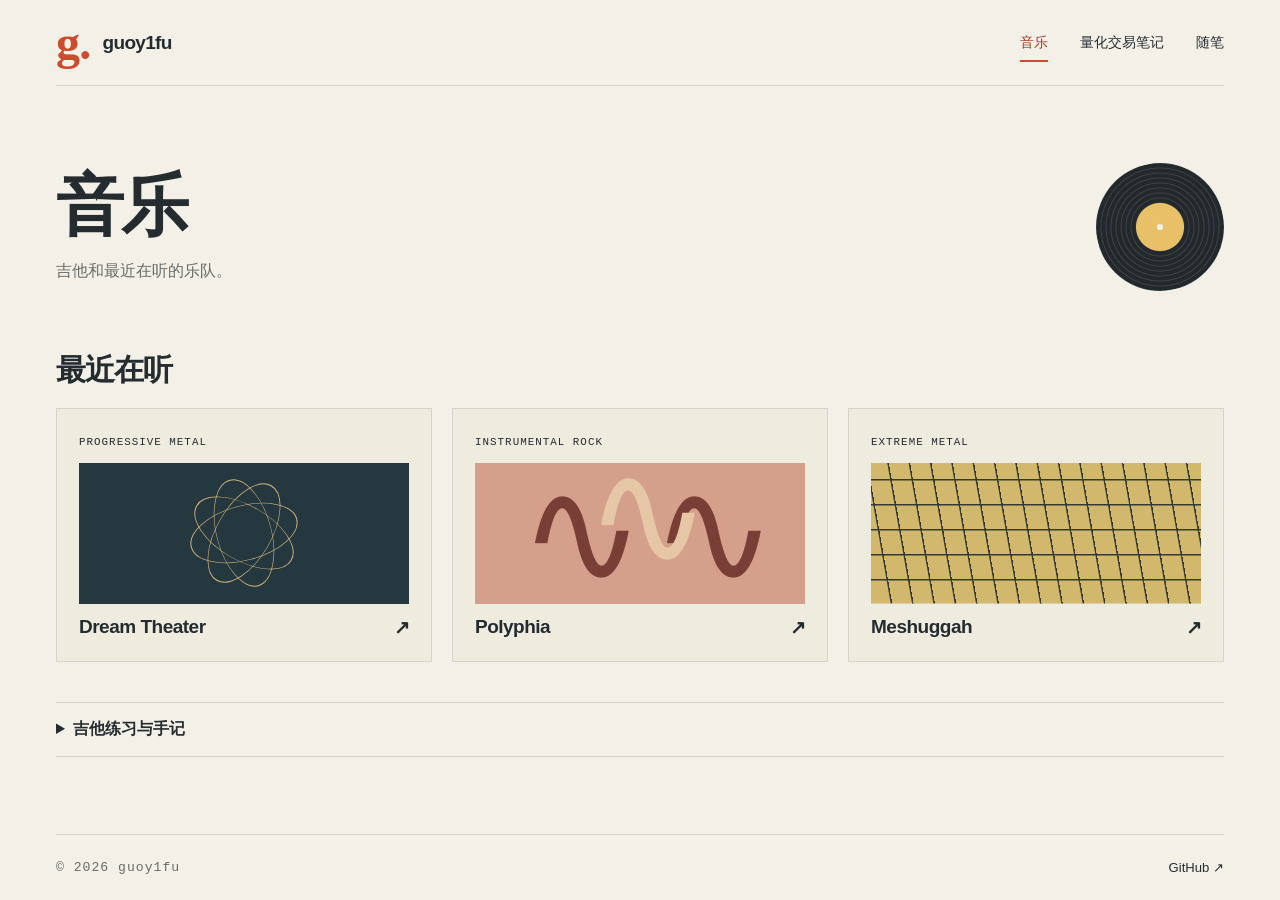
==== commit e00985a4: "Organize the personal site around music, trading notes and essays" ====
--- a/music/index.html
+++ b/music/index.html
@@ -1,9 +1,84 @@
-<!doctype html><html lang="en"><head><meta charset="utf-8"><meta name="viewport" content="width=device-width,initial-scale=1"><meta name="description" content="Music by guoy1fu. Guitar, listening and recordings."><meta name="theme-color" content="#f3f0e8"><title>Music — guoy1fu</title><link rel="icon" href="../assets/favicon.svg" type="image/svg+xml"><link rel="stylesheet" href="../assets/style.css?v=2"></head><body class="music-page minimal-music"><a class="skip" href="#main">Skip to content</a><header class="header shell"><a class="brand" href="../" aria-label="Home"><span class="brand-mark">g.</span><span>guoy1fu<span class="brand-sub">PERSONAL INDEX / 2026</span></span></a><nav aria-label="Navigation"><a href="../" >Home</a><a href="./" aria-current="page">Music ↗</a><a class="github" href="https://github.com/guoy1fu" target="_blank" rel="noopener noreferrer">GitHub ↗</a></nav></header>
-<main id="main"><div class="breadcrumb shell"><a href="../">Index</a><span>/</span><span>001 — Music</span></div>
-<section class="music-hero shell"><div class="music-cover"><p class="eyebrow">THE PERSONAL COLLECTION / 001</p><h1>Music.<br><span>Side A.</span></h1><p>Guitar. Listening. Recordings.</p><a class="button cream" href="#sounds">On rotation <span>↓</span></a><span class="cover-foot">GUOY1FU / AFTER HOURS</span></div><div class="music-record" aria-hidden="true"><span class="side-label">STEREO<br>33⅓ RPM</span><div class="vinyl"><div class="vinyl-label"><small>THE PERSONAL COLLECTION</small><strong>AFTER<br>HOURS.</strong><span>001 / GUOY1FU</span><i></i></div></div><div class="record-caption"><span>✳</span><p>Side A<small>THE LISTENING ROOM</small></p></div></div></section>
-<nav class="music-nav shell" aria-label="Sections"><a href="#sounds">01 / Rotation</a><a href="#recordings">02 / Recordings</a><a href="#practice">03 / Studio</a><a href="#notebook">04 / Notes</a></nav>
-<section class="shell section-space" id="sounds"><div class="section-heading"><div><p class="eyebrow">01 / LISTENING</p><h2>On rotation.</h2></div><span class="section-number">THREE REFERENCES</span></div><div class="artists"><a class="artist artist-one" href="https://dreamtheater.net/" target="_blank" rel="noopener noreferrer"><span class="artist-index">01 / PROGRESSIVE METAL</span><div class="artist-visual visual-rings" aria-hidden="true"><i></i><i></i><i></i><i></i></div><h3>Dream Theater <span>↗</span></h3><small>Official site</small></a><a class="artist artist-two" href="https://www.polyphia.com/" target="_blank" rel="noopener noreferrer"><span class="artist-index">02 / INSTRUMENTAL ROCK</span><div class="artist-visual visual-wave" aria-hidden="true">∿<span>∿</span>∿</div><h3>Polyphia <span>↗</span></h3><small>Official site</small></a><a class="artist artist-three" href="https://www.meshuggah.net/" target="_blank" rel="noopener noreferrer"><span class="artist-index">03 / EXTREME METAL</span><div class="artist-visual visual-grid" aria-hidden="true"></div><h3>Meshuggah <span>↗</span></h3><small>Official site</small></a></div></section>
-<section class="shell recordings-section" id="recordings"><div class="section-heading"><div><p class="eyebrow">02 / RECORDINGS</p><h2>The archive.</h2></div><span class="section-number">00 TRACKS</span></div><div class="empty-recording"><span class="empty-disc" aria-hidden="true">◎</span><span>No recordings yet.</span><span class="archive-format">DEMO / COVER / LIVE</span></div></section>
-<section class="practice-section" id="practice"><div class="shell section-space"><div class="section-heading"><div><p class="eyebrow">03 / STUDIO</p><h2>Practice room.</h2></div><span class="section-number">LOCAL TOOLS</span></div><div class="practice-grid"><div class="studio-label"><span class="studio-symbol" aria-hidden="true">✳</span><p>25-minute session.</p><span>GUITAR / FOCUS / REPEAT</span></div><div class="practice-tool"><div class="tool-title"><span class="status-dot"></span> SESSION TIMER <span>✳</span></div><div class="timer" id="timer" role="timer" aria-label="Session countdown">25:00</div><p class="timer-caption" id="timer-caption" aria-live="polite">Ready.</p><div class="timer-controls"><button class="button dark" id="timer-start" type="button">Start <span>▷</span></button><button class="icon-button" id="timer-reset" type="button" aria-label="Reset timer">↺</button></div><div class="weekly"><div><strong>This week</strong><span id="weekly-count">0 / 3</span></div><label><input type="checkbox" data-practice="0"> Session 01</label><label><input type="checkbox" data-practice="1"> Session 02</label><label><input type="checkbox" data-practice="2"> Session 03</label><small id="storage-notice">Saved in this browser. Resets on Monday.</small></div></div></div></div></section>
-<section class="notebook shell" id="notebook"><div><p class="eyebrow">04 / NOTES</p><h2>Scratchpad.</h2><p class="local-note">Stored in this browser only.<br>Export to back up.</p></div><form id="note-form" class="note-form"><label for="note-text">New note</label><textarea id="note-text" rows="5" maxlength="3000" placeholder="Riffs, chords, ideas…" required></textarea><div class="note-actions"><span id="note-status" role="status">Private · Browser storage</span><button class="button dark" type="submit">Save <span>↗</span></button></div><div class="saved-notes" id="saved-notes"></div><button id="export-notes" class="underlined export" type="button" hidden>Export notes ↓</button></form></section>
-</main><footer class="footer shell"><a class="brand" href="../">g.</a><span>© <span data-year>2026</span> GUOY1FU</span><a href="../">Back to index ↗</a></footer><script src="../assets/app.js?v=2" defer></script></body></html>+<!doctype html>
+<html lang="zh-CN">
+<head>
+  <meta charset="utf-8">
+  <meta name="viewport" content="width=device-width, initial-scale=1">
+  <meta name="description" content="guoy1fu 的吉他、听歌收藏和练习工具。">
+  <meta name="theme-color" content="#f3f0e8">
+  <title>音乐 · guoy1fu</title>
+  <link rel="icon" href="../assets/favicon.svg" type="image/svg+xml">
+  <link rel="stylesheet" href="../assets/style.css?v=2">
+  <link rel="stylesheet" href="../assets/site.css?v=1">
+  <script src="../assets/app.js?v=3" defer></script>
+</head>
+<body class="personal-site personal-music">
+  <a class="skip" href="#main">跳到正文</a>
+  <header class="header shell">
+    <a class="brand" href="../" aria-label="guoy1fu 首页"><span class="brand-mark" aria-hidden="true">g.</span><span>guoy1fu</span></a>
+    <nav class="site-nav" aria-label="网站栏目">
+      <a href="../music/" aria-current="page">音乐</a>
+      <a href="../trading/">量化交易笔记</a>
+      <a href="../essays/">随笔</a>
+    </nav>
+  </header>
+  <main id="main" tabindex="-1">
+    <div class="shell music-layout">
+      <header class="section-intro-block music-title">
+        <div>
+          <h1>音乐</h1>
+          <p class="page-intro">吉他和最近在听的乐队。</p>
+        </div>
+        <div class="music-title-record" aria-hidden="true"></div>
+      </header>
+      <section class="listening" id="sounds" aria-labelledby="listening-title">
+        <h2 id="listening-title">最近在听</h2>
+        <div class="artists" lang="en">
+          <a class="artist artist-one" href="https://dreamtheater.net/" target="_blank" rel="noopener noreferrer"><span class="artist-index">PROGRESSIVE METAL</span><div class="artist-visual visual-rings" aria-hidden="true"><i></i><i></i><i></i><i></i></div><h3>Dream Theater <span aria-hidden="true">↗</span></h3></a>
+          <a class="artist artist-two" href="https://www.polyphia.com/" target="_blank" rel="noopener noreferrer"><span class="artist-index">INSTRUMENTAL ROCK</span><div class="artist-visual visual-wave" aria-hidden="true">∿<span>∿</span>∿</div><h3>Polyphia <span aria-hidden="true">↗</span></h3></a>
+          <a class="artist artist-three" href="https://www.meshuggah.net/" target="_blank" rel="noopener noreferrer"><span class="artist-index">EXTREME METAL</span><div class="artist-visual visual-grid" aria-hidden="true"></div><h3>Meshuggah <span aria-hidden="true">↗</span></h3></a>
+        </div>
+      </section>
+      <details class="practice-disclosure" id="practice">
+        <summary>吉他练习与手记</summary>
+        <div class="practice-content">
+          <section aria-label="Practice timer and weekly sessions" lang="en">
+            <div class="practice-tool">
+              <div class="tool-title">Session timer</div>
+              <div class="timer" id="timer" role="timer" aria-label="Session countdown">25:00</div>
+              <p class="timer-caption" id="timer-caption" aria-live="polite">Ready.</p>
+              <div class="timer-controls">
+                <button class="button dark" id="timer-start" type="button">Start <span>▷</span></button>
+                <button class="icon-button" id="timer-reset" type="button" aria-label="Reset timer">↺</button>
+              </div>
+              <div class="weekly">
+                <div><strong>This week</strong><span id="weekly-count">0 / 3</span></div>
+                <label><input type="checkbox" data-practice="0"> Session 01</label>
+                <label><input type="checkbox" data-practice="1"> Session 02</label>
+                <label><input type="checkbox" data-practice="2"> Session 03</label>
+                <small id="storage-notice">Saved in this browser. Resets on Monday.</small>
+              </div>
+            </div>
+          </section>
+          <section id="notebook" aria-labelledby="notebook-title" lang="en">
+            <h2 id="notebook-title">Scratchpad</h2>
+            <form id="note-form" class="note-form">
+              <label for="note-text">New note</label>
+              <textarea id="note-text" rows="5" maxlength="3000" placeholder="Riffs, chords, ideas…" required></textarea>
+              <div class="note-actions">
+                <span id="note-status" role="status">Private · Browser storage</span>
+                <button class="button dark" type="submit">Save <span>↗</span></button>
+              </div>
+              <div class="saved-notes" id="saved-notes"></div>
+              <button id="export-notes" class="underlined export" type="button" hidden>Export notes ↓</button>
+            </form>
+          </section>
+        </div>
+      </details>
+    </div>
+  </main>
+  <footer class="footer shell">
+    <span>© <span data-year>2026</span> guoy1fu</span>
+    <a href="https://github.com/guoy1fu">GitHub <span aria-hidden="true">↗</span></a>
+  </footer>
+</body>
+</html>
--- a/assets/site.css
+++ b/assets/site.css
@@ -0,0 +1,136 @@
+.personal-site {
+  min-height: 100vh;
+  display: flex;
+  flex-direction: column;
+}
+
+.personal-site main { flex: 1; }
+.personal-site .header { height: auto; min-height: 86px; padding-block: 12px; }
+.personal-site h1 {
+  margin: 0 0 14px;
+  font-size: clamp(2.25rem, 6vw, 4.25rem);
+  line-height: 1.12;
+  letter-spacing: -.045em;
+}
+
+.personal-site .footer { justify-content: space-between; }
+.personal-site .footer > span,
+.personal-site .footer > a:last-child { font-size: .82rem; }
+
+.page-intro {
+  max-width: 33em;
+  margin-bottom: 0;
+  color: var(--muted);
+  font-size: 1rem;
+  line-height: 1.8;
+}
+
+.site-nav { flex-wrap: wrap; gap: .25rem clamp(.8rem, 3.5vw, 2rem); font-size: .9rem; }
+.site-nav a { white-space: nowrap; }
+.site-nav a[aria-current] { color: #a43e26; }
+.site-nav a[aria-current]::after { width: 100%; }
+
+.front-page {
+  display: grid;
+  grid-template-columns: minmax(0, 1fr) minmax(0, .92fr);
+  align-items: center;
+  gap: clamp(2rem, 6vw, 6rem);
+  padding-block: clamp(2rem, 6vw, 5rem);
+}
+
+.personal-home h1 { font-size: clamp(3rem, 8vw, 6rem); }
+.personal-home h1 > span { color: var(--orange); }
+
+.front-links {
+  display: block;
+  margin-top: 1.8rem;
+  border-top: 1px solid var(--line);
+}
+
+.front-links a {
+  display: flex;
+  align-items: center;
+  justify-content: space-between;
+  gap: 1rem;
+  padding: .85rem .15rem;
+  border-bottom: 1px solid var(--line);
+}
+
+.front-links a:hover { background: var(--cream); color: #a43e26; }
+.front-links strong { font-size: 1.1rem; }
+.front-links small {
+  display: block;
+  margin-top: .32rem;
+  color: var(--muted);
+  font-size: .88rem;
+  line-height: 1.55;
+}
+
+.link-arrow { flex: none; color: #a43e26; font-size: 1.35rem; }
+.front-art.record-scene {
+  width: 100%;
+  margin: 0;
+  height: auto;
+  aspect-ratio: 1.12;
+  pointer-events: none;
+}
+
+.front-art .sleeve { left: 3%; top: 16%; width: 64%; height: 69%; padding: 6%; }
+.front-art .sleeve > span { font-size: clamp(1.45rem, 4vw, 3.65rem); }
+.front-art .sleeve-star { font-size: clamp(4rem, 10vw, 9rem); }
+.front-art.record-scene > .vinyl { width: 68%; height: auto; aspect-ratio: 1; top: 13%; right: 0; }
+.front-art .vinyl-label { width: 39%; height: 39%; }
+.front-art .vinyl-label strong { font-size: clamp(.9rem, 2.3vw, 1.65rem); }
+
+.music-layout, .journal-layout { padding-block: clamp(2.25rem, 6vw, 5rem); }
+.section-intro-block { margin-bottom: clamp(2rem, 5vw, 3.5rem); }
+.music-title { display: flex; align-items: center; justify-content: space-between; gap: 1rem; }
+.music-title-record {
+  width: clamp(4rem, 12vw, 8rem);
+  aspect-ratio: 1;
+  flex: none;
+  border-radius: 50%;
+  transform: rotate(-12deg);
+  background: radial-gradient(circle, var(--paper) 0 3%, #e7c067 4% 26%, transparent 27%),
+    repeating-radial-gradient(circle, #22282b 0 3px, #3d4345 4px, #22282b 5px);
+}
+
+.listening h2 { margin-bottom: 1rem; }
+.personal-music .artist-visual { height: clamp(6rem, 11vw, 9rem); margin-block: .8rem; }
+.personal-music .artist h3 { margin-bottom: 0; }
+.personal-music .artist-index { font-size: .68rem; line-height: 1.4; }
+.practice-disclosure {
+  margin-top: 2.5rem;
+  border-block: 1px solid var(--line);
+}
+
+.practice-disclosure > summary { padding-block: 1rem; cursor: pointer; font-weight: 650; }
+.practice-disclosure > summary:focus-visible { outline: 3px solid var(--orange); outline-offset: 4px; }
+.practice-content {
+  display: grid;
+  grid-template-columns: minmax(0, .8fr) minmax(0, 1fr);
+  gap: clamp(1.5rem, 5vw, 4rem);
+  padding-block: .5rem 1.75rem;
+}
+
+.practice-content h2 { margin-bottom: 1rem; font-size: 1.4rem; }
+.practice-content .tool-title { font-size: .8rem; }
+.practice-content .weekly label, .practice-content .note-form > label { font-size: .85rem; }
+.practice-content .note-form textarea { font-size: 1rem; }
+.journal-entries { max-width: 46rem; border-top: 1px solid var(--line); }
+.empty-message { margin: 0; padding-block: 1.25rem; color: var(--muted); }
+
+@media (max-width: 760px) {
+  .front-page { grid-template-columns: 1fr; }
+  .front-art.record-scene { width: min(85%, 22rem); margin-inline: auto; }
+  .practice-content { grid-template-columns: 1fr; }
+}
+
+@media (max-width: 520px) {
+  .personal-site .header { flex-wrap: wrap; justify-content: flex-start; gap: 0 1rem; }
+  .personal-site .site-nav { width: 100%; }
+  .personal-music .artists { gap: .7rem; }
+  .personal-music .artist { padding: 1rem; }
+  .personal-music .artist-visual { display: none; }
+  .personal-music .artist h3 { margin-top: .25rem; font-size: 1.1rem; }
+}
